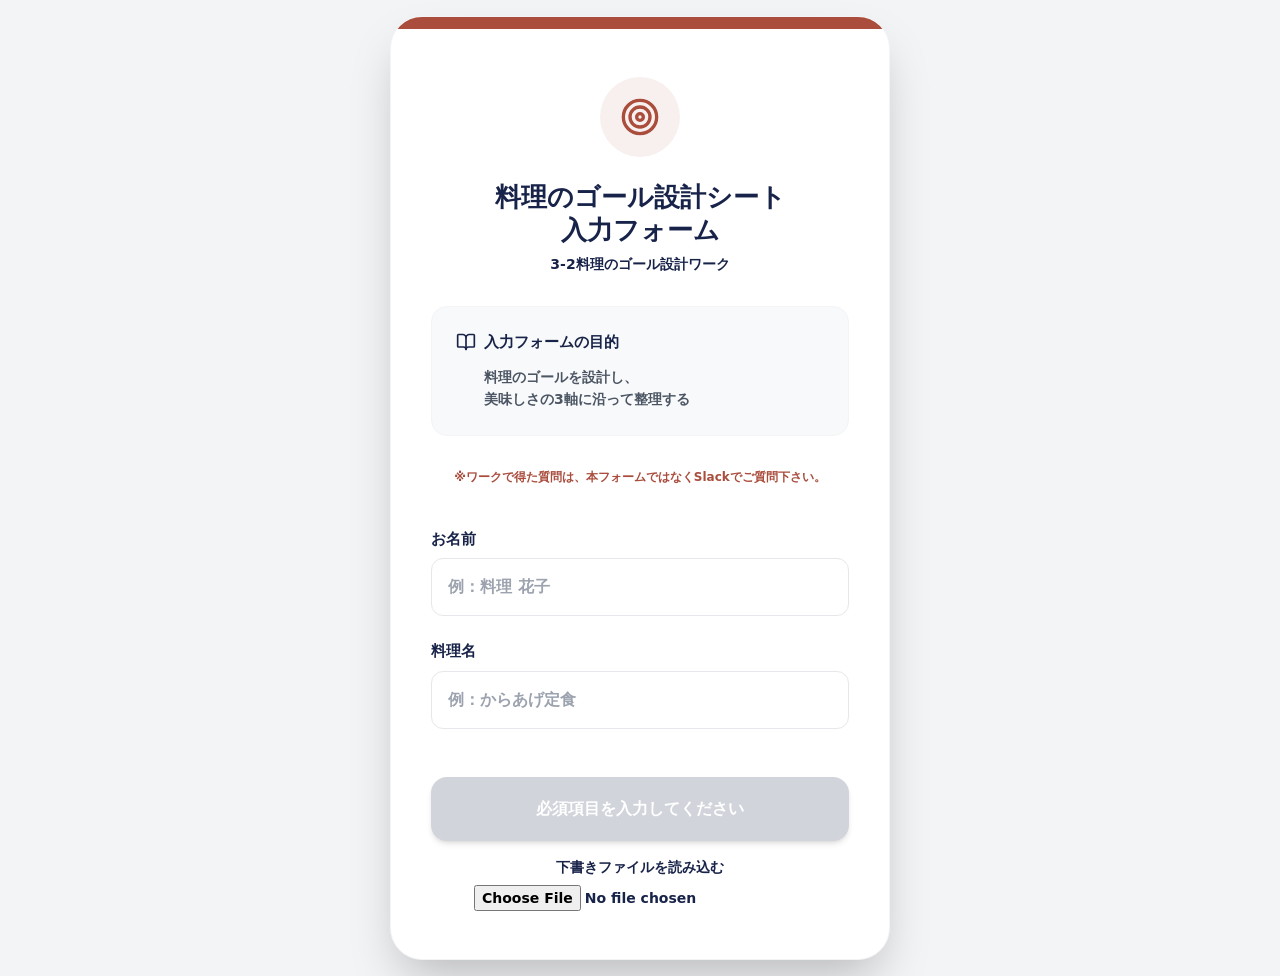
==== index.html @ da5159ba "Replace AI PDF with a plain-text goal download" ====
<!doctype html>
<html lang="ja">
<head>
  <meta charset="UTF-8">
  <meta name="viewport" content="width=device-width, initial-scale=1, viewport-fit=cover">
  <title>料理のゴール設計シート</title>
  <script type="module" crossorigin src="./index-B-7YAwwl.js"></script>
  <link rel="stylesheet" crossorigin href="./index-D1sk3gs8.css">
</head>
<body>
  <div id="root"></div>
</body>
</html>
---- index-D1sk3gs8.css ----
*,:before,:after{--tw-border-spacing-x: 0;--tw-border-spacing-y: 0;--tw-translate-x: 0;--tw-translate-y: 0;--tw-rotate: 0;--tw-skew-x: 0;--tw-skew-y: 0;--tw-scale-x: 1;--tw-scale-y: 1;--tw-pan-x: ;--tw-pan-y: ;--tw-pinch-zoom: ;--tw-scroll-snap-strictness: proximity;--tw-gradient-from-position: ;--tw-gradient-via-position: ;--tw-gradient-to-position: ;--tw-ordinal: ;--tw-slashed-zero: ;--tw-numeric-figure: ;--tw-numeric-spacing: ;--tw-numeric-fraction: ;--tw-ring-inset: ;--tw-ring-offset-width: 0px;--tw-ring-offset-color: #fff;--tw-ring-color: rgb(59 130 246 / .5);--tw-ring-offset-shadow: 0 0 #0000;--tw-ring-shadow: 0 0 #0000;--tw-shadow: 0 0 #0000;--tw-shadow-colored: 0 0 #0000;--tw-blur: ;--tw-brightness: ;--tw-contrast: ;--tw-grayscale: ;--tw-hue-rotate: ;--tw-invert: ;--tw-saturate: ;--tw-sepia: ;--tw-drop-shadow: ;--tw-backdrop-blur: ;--tw-backdrop-brightness: ;--tw-backdrop-contrast: ;--tw-backdrop-grayscale: ;--tw-backdrop-hue-rotate: ;--tw-backdrop-invert: ;--tw-backdrop-opacity: ;--tw-backdrop-saturate: ;--tw-backdrop-sepia: ;--tw-contain-size: ;--tw-contain-layout: ;--tw-contain-paint: ;--tw-contain-style: }::backdrop{--tw-border-spacing-x: 0;--tw-border-spacing-y: 0;--tw-translate-x: 0;--tw-translate-y: 0;--tw-rotate: 0;--tw-skew-x: 0;--tw-skew-y: 0;--tw-scale-x: 1;--tw-scale-y: 1;--tw-pan-x: ;--tw-pan-y: ;--tw-pinch-zoom: ;--tw-scroll-snap-strictness: proximity;--tw-gradient-from-position: ;--tw-gradient-via-position: ;--tw-gradient-to-position: ;--tw-ordinal: ;--tw-slashed-zero: ;--tw-numeric-figure: ;--tw-numeric-spacing: ;--tw-numeric-fraction: ;--tw-ring-inset: ;--tw-ring-offset-width: 0px;--tw-ring-offset-color: #fff;--tw-ring-color: rgb(59 130 246 / .5);--tw-ring-offset-shadow: 0 0 #0000;--tw-ring-shadow: 0 0 #0000;--tw-shadow: 0 0 #0000;--tw-shadow-colored: 0 0 #0000;--tw-blur: ;--tw-brightness: ;--tw-contrast: ;--tw-grayscale: ;--tw-hue-rotate: ;--tw-invert: ;--tw-saturate: ;--tw-sepia: ;--tw-drop-shadow: ;--tw-backdrop-blur: ;--tw-backdrop-brightness: ;--tw-backdrop-contrast: ;--tw-backdrop-grayscale: ;--tw-backdrop-hue-rotate: ;--tw-backdrop-invert: ;--tw-backdrop-opacity: ;--tw-backdrop-saturate: ;--tw-backdrop-sepia: ;--tw-contain-size: ;--tw-contain-layout: ;--tw-contain-paint: ;--tw-contain-style: }*,:before,:after{box-sizing:border-box;border-width:0;border-style:solid;border-color:#e5e7eb}:before,:after{--tw-content: ""}html,:host{line-height:1.5;-webkit-text-size-adjust:100%;-moz-tab-size:4;-o-tab-size:4;tab-size:4;font-family:ui-sans-serif,system-ui,sans-serif,"Apple Color Emoji","Segoe UI Emoji",Segoe UI Symbol,"Noto Color Emoji";font-feature-settings:normal;font-variation-settings:normal;-webkit-tap-highlight-color:transparent}body{margin:0;line-height:inherit}hr{height:0;color:inherit;border-top-width:1px}abbr:where([title]){-webkit-text-decoration:underline dotted;text-decoration:underline dotted}h1,h2,h3,h4,h5,h6{font-size:inherit;font-weight:inherit}a{color:inherit;text-decoration:inherit}b,strong{font-weight:bolder}code,kbd,samp,pre{font-family:ui-monospace,SFMono-Regular,Menlo,Monaco,Consolas,Liberation Mono,Courier New,monospace;font-feature-settings:normal;font-variation-settings:normal;font-size:1em}small{font-size:80%}sub,sup{font-size:75%;line-height:0;position:relative;vertical-align:baseline}sub{bottom:-.25em}sup{top:-.5em}table{text-indent:0;border-color:inherit;border-collapse:collapse}button,input,optgroup,select,textarea{font-family:inherit;font-feature-settings:inherit;font-variation-settings:inherit;font-size:100%;font-weight:inherit;line-height:inherit;letter-spacing:inherit;color:inherit;margin:0;padding:0}button,select{text-transform:none}button,input:where([type=button]),input:where([type=reset]),input:where([type=submit]){-webkit-appearance:button;background-color:transparent;background-image:none}:-moz-focusring{outline:auto}:-moz-ui-invalid{box-shadow:none}progress{vertical-align:baseline}::-webkit-inner-spin-button,::-webkit-outer-spin-button{height:auto}[type=search]{-webkit-appearance:textfield;outline-offset:-2px}::-webkit-search-decoration{-webkit-appearance:none}::-webkit-file-upload-button{-webkit-appearance:button;font:inherit}summary{display:list-item}blockquote,dl,dd,h1,h2,h3,h4,h5,h6,hr,figure,p,pre{margin:0}fieldset{margin:0;padding:0}legend{padding:0}ol,ul,menu{list-style:none;margin:0;padding:0}dialog{padding:0}textarea{resize:vertical}input::-moz-placeholder,textarea::-moz-placeholder{opacity:1;color:#9ca3af}input::placeholder,textarea::placeholder{opacity:1;color:#9ca3af}button,[role=button]{cursor:pointer}:disabled{cursor:default}img,svg,video,canvas,audio,iframe,embed,object{display:block;vertical-align:middle}img,video{max-width:100%;height:auto}[hidden]:where(:not([hidden=until-found])){display:none}.collapse{visibility:collapse}.fixed{position:fixed}.absolute{position:absolute}.relative{position:relative}.sticky{position:sticky}.inset-0{top:0;right:0;bottom:0;left:0}.bottom-0{bottom:0}.left-0{left:0}.left-1\/2{left:50%}.top-0{top:0}.top-24{top:6rem}.z-40{z-index:40}.z-50{z-index:50}.z-\[100\]{z-index:100}.z-\[70\]{z-index:70}.mx-auto{margin-left:auto;margin-right:auto}.mb-1{margin-bottom:.25rem}.mb-10{margin-bottom:2.5rem}.mb-12{margin-bottom:3rem}.mb-2{margin-bottom:.5rem}.mb-3{margin-bottom:.75rem}.mb-4{margin-bottom:1rem}.mb-6{margin-bottom:1.5rem}.mb-8{margin-bottom:2rem}.ml-1{margin-left:.25rem}.ml-7{margin-left:1.75rem}.mt-0\.5{margin-top:.125rem}.mt-1{margin-top:.25rem}.mt-12{margin-top:3rem}.mt-2{margin-top:.5rem}.mt-3{margin-top:.75rem}.mt-4{margin-top:1rem}.block{display:block}.inline-block{display:inline-block}.flex{display:flex}.table{display:table}.grid{display:grid}.hidden{display:none}.h-2{height:.5rem}.h-20{height:5rem}.h-3{height:.75rem}.h-6{height:1.5rem}.h-full{height:100%}.min-h-screen{min-height:100vh}.w-16{width:4rem}.w-20{width:5rem}.w-24{width:6rem}.w-6{width:1.5rem}.w-7{width:1.75rem}.w-full{width:100%}.min-w-0{min-width:0px}.min-w-\[100px\]{min-width:100px}.min-w-\[120px\]{min-width:120px}.min-w-\[50px\]{min-width:50px}.min-w-\[600px\]{min-width:600px}.min-w-max{min-width:-moz-max-content;min-width:max-content}.max-w-5xl{max-width:64rem}.max-w-\[500px\]{max-width:500px}.max-w-sm{max-width:24rem}.flex-1{flex:1 1 0%}.shrink-0{flex-shrink:0}.table-fixed{table-layout:fixed}.-translate-x-1\/2{--tw-translate-x: -50%;transform:translate(var(--tw-translate-x),var(--tw-translate-y)) rotate(var(--tw-rotate)) skew(var(--tw-skew-x)) skewY(var(--tw-skew-y)) scaleX(var(--tw-scale-x)) scaleY(var(--tw-scale-y))}.transform{transform:translate(var(--tw-translate-x),var(--tw-translate-y)) rotate(var(--tw-rotate)) skew(var(--tw-skew-x)) skewY(var(--tw-skew-y)) scaleX(var(--tw-scale-x)) scaleY(var(--tw-scale-y))}@keyframes bounce{0%,to{transform:translateY(-25%);animation-timing-function:cubic-bezier(.8,0,1,1)}50%{transform:none;animation-timing-function:cubic-bezier(0,0,.2,1)}}.animate-bounce{animation:bounce 1s infinite}.cursor-not-allowed{cursor:not-allowed}.cursor-pointer{cursor:pointer}.resize{resize:both}.appearance-none{-webkit-appearance:none;-moz-appearance:none;appearance:none}.grid-cols-\[28px_auto_max-content\]{grid-template-columns:28px auto max-content}.flex-col{flex-direction:column}.flex-wrap{flex-wrap:wrap}.items-end{align-items:flex-end}.items-center{align-items:center}.items-baseline{align-items:baseline}.justify-center{justify-content:center}.justify-between{justify-content:space-between}.gap-1{gap:.25rem}.gap-1\.5{gap:.375rem}.gap-2{gap:.5rem}.gap-3{gap:.75rem}.gap-4{gap:1rem}.gap-6{gap:1.5rem}.gap-8{gap:2rem}.gap-x-1{-moz-column-gap:.25rem;column-gap:.25rem}.gap-y-1{row-gap:.25rem}.space-y-10>:not([hidden])~:not([hidden]){--tw-space-y-reverse: 0;margin-top:calc(2.5rem * calc(1 - var(--tw-space-y-reverse)));margin-bottom:calc(2.5rem * var(--tw-space-y-reverse))}.space-y-12>:not([hidden])~:not([hidden]){--tw-space-y-reverse: 0;margin-top:calc(3rem * calc(1 - var(--tw-space-y-reverse)));margin-bottom:calc(3rem * var(--tw-space-y-reverse))}.space-y-2>:not([hidden])~:not([hidden]){--tw-space-y-reverse: 0;margin-top:calc(.5rem * calc(1 - var(--tw-space-y-reverse)));margin-bottom:calc(.5rem * var(--tw-space-y-reverse))}.space-y-4>:not([hidden])~:not([hidden]){--tw-space-y-reverse: 0;margin-top:calc(1rem * calc(1 - var(--tw-space-y-reverse)));margin-bottom:calc(1rem * var(--tw-space-y-reverse))}.space-y-6>:not([hidden])~:not([hidden]){--tw-space-y-reverse: 0;margin-top:calc(1.5rem * calc(1 - var(--tw-space-y-reverse)));margin-bottom:calc(1.5rem * var(--tw-space-y-reverse))}.overflow-hidden{overflow:hidden}.overflow-x-auto{overflow-x:auto}.whitespace-nowrap{white-space:nowrap}.rounded{border-radius:.25rem}.rounded-2xl{border-radius:1rem}.rounded-\[2px\]{border-radius:2px}.rounded-\[32px\]{border-radius:32px}.rounded-full{border-radius:9999px}.rounded-lg{border-radius:.5rem}.rounded-xl{border-radius:.75rem}.rounded-b-2xl{border-bottom-right-radius:1rem;border-bottom-left-radius:1rem}.rounded-t-2xl{border-top-left-radius:1rem;border-top-right-radius:1rem}.border{border-width:1px}.border-2{border-width:2px}.border-4{border-width:4px}.border-b{border-bottom-width:1px}.border-b-2{border-bottom-width:2px}.border-l{border-left-width:1px}.border-r{border-right-width:1px}.border-t{border-top-width:1px}.border-t-0{border-top-width:0px}.border-dashed{border-style:dashed}.border-\[\#182349\]{--tw-border-opacity: 1;border-color:rgb(24 35 73 / var(--tw-border-opacity, 1))}.border-\[\#182349\]\/20{border-color:#18234933}.border-\[\#182349\]\/30{border-color:#1823494d}.border-gray-100{--tw-border-opacity: 1;border-color:rgb(243 244 246 / var(--tw-border-opacity, 1))}.border-gray-200{--tw-border-opacity: 1;border-color:rgb(229 231 235 / var(--tw-border-opacity, 1))}.border-gray-300{--tw-border-opacity: 1;border-color:rgb(209 213 219 / var(--tw-border-opacity, 1))}.border-white\/20{border-color:#fff3}.border-white\/40{border-color:#fff6}.bg-\[\#182349\]{--tw-bg-opacity: 1;background-color:rgb(24 35 73 / var(--tw-bg-opacity, 1))}.bg-\[\#aa4d3d\]{--tw-bg-opacity: 1;background-color:rgb(170 77 61 / var(--tw-bg-opacity, 1))}.bg-\[\#d1d5db\]{--tw-bg-opacity: 1;background-color:rgb(209 213 219 / var(--tw-bg-opacity, 1))}.bg-\[\#f8f0ee\]{--tw-bg-opacity: 1;background-color:rgb(248 240 238 / var(--tw-bg-opacity, 1))}.bg-\[\#f8f9fa\]{--tw-bg-opacity: 1;background-color:rgb(248 249 250 / var(--tw-bg-opacity, 1))}.bg-black\/50{background-color:#00000080}.bg-gray-100{--tw-bg-opacity: 1;background-color:rgb(243 244 246 / var(--tw-bg-opacity, 1))}.bg-gray-200{--tw-bg-opacity: 1;background-color:rgb(229 231 235 / var(--tw-bg-opacity, 1))}.bg-gray-50{--tw-bg-opacity: 1;background-color:rgb(249 250 251 / var(--tw-bg-opacity, 1))}.bg-green-500{--tw-bg-opacity: 1;background-color:rgb(34 197 94 / var(--tw-bg-opacity, 1))}.bg-red-500\/80{background-color:#ef4444cc}.bg-transparent{background-color:transparent}.bg-white{--tw-bg-opacity: 1;background-color:rgb(255 255 255 / var(--tw-bg-opacity, 1))}.bg-white\/15{background-color:#ffffff26}.bg-white\/90{background-color:#ffffffe6}.object-cover{-o-object-fit:cover;object-fit:cover}.p-1{padding:.25rem}.p-2{padding:.5rem}.p-3{padding:.75rem}.p-4{padding:1rem}.p-6{padding:1.5rem}.p-8{padding:2rem}.px-1{padding-left:.25rem;padding-right:.25rem}.px-10{padding-left:2.5rem;padding-right:2.5rem}.px-2{padding-left:.5rem;padding-right:.5rem}.px-2\.5{padding-left:.625rem;padding-right:.625rem}.px-3{padding-left:.75rem;padding-right:.75rem}.px-4{padding-left:1rem;padding-right:1rem}.px-6{padding-left:1.5rem;padding-right:1.5rem}.py-1{padding-top:.25rem;padding-bottom:.25rem}.py-12{padding-top:3rem;padding-bottom:3rem}.py-2{padding-top:.5rem;padding-bottom:.5rem}.py-3{padding-top:.75rem;padding-bottom:.75rem}.py-4{padding-top:1rem;padding-bottom:1rem}.py-5{padding-top:1.25rem;padding-bottom:1.25rem}.py-8{padding-top:2rem;padding-bottom:2rem}.pb-1{padding-bottom:.25rem}.pb-2{padding-bottom:.5rem}.pb-44{padding-bottom:11rem}.pl-2{padding-left:.5rem}.pt-8{padding-top:2rem}.text-center{text-align:center}.text-right{text-align:right}.font-sans{font-family:ui-sans-serif,system-ui,sans-serif,"Apple Color Emoji","Segoe UI Emoji",Segoe UI Symbol,"Noto Color Emoji"}.text-2xl{font-size:1.5rem;line-height:2rem}.text-\[10px\]{font-size:10px}.text-\[12px\]{font-size:12px}.text-\[14px\]{font-size:14px}.text-\[15px\]{font-size:15px}.text-\[16px\]{font-size:16px}.text-\[26px\]{font-size:26px}.text-base{font-size:1rem;line-height:1.5rem}.text-lg{font-size:1.125rem;line-height:1.75rem}.text-sm{font-size:.875rem;line-height:1.25rem}.text-xl{font-size:1.25rem;line-height:1.75rem}.text-xs{font-size:.75rem;line-height:1rem}.font-black{font-weight:900}.font-bold{font-weight:700}.uppercase{text-transform:uppercase}.leading-relaxed{line-height:1.625}.leading-tight{line-height:1.25}.tracking-tighter{letter-spacing:-.05em}.tracking-wider{letter-spacing:.05em}.tracking-widest{letter-spacing:.1em}.text-\[\#182349\]{--tw-text-opacity: 1;color:rgb(24 35 73 / var(--tw-text-opacity, 1))}.text-\[\#aa4d3d\]{--tw-text-opacity: 1;color:rgb(170 77 61 / var(--tw-text-opacity, 1))}.text-\[\#cb563e\]{--tw-text-opacity: 1;color:rgb(203 86 62 / var(--tw-text-opacity, 1))}.text-gray-400{--tw-text-opacity: 1;color:rgb(156 163 175 / var(--tw-text-opacity, 1))}.text-gray-500{--tw-text-opacity: 1;color:rgb(107 114 128 / var(--tw-text-opacity, 1))}.text-gray-600{--tw-text-opacity: 1;color:rgb(75 85 99 / var(--tw-text-opacity, 1))}.text-gray-700{--tw-text-opacity: 1;color:rgb(55 65 81 / var(--tw-text-opacity, 1))}.text-red-500{--tw-text-opacity: 1;color:rgb(239 68 68 / var(--tw-text-opacity, 1))}.text-white{--tw-text-opacity: 1;color:rgb(255 255 255 / var(--tw-text-opacity, 1))}.underline{text-decoration-line:underline}.decoration-2{text-decoration-thickness:2px}.underline-offset-4{text-underline-offset:4px}.opacity-0{opacity:0}.shadow-2xl{--tw-shadow: 0 25px 50px -12px rgb(0 0 0 / .25);--tw-shadow-colored: 0 25px 50px -12px var(--tw-shadow-color);box-shadow:var(--tw-ring-offset-shadow, 0 0 #0000),var(--tw-ring-shadow, 0 0 #0000),var(--tw-shadow)}.shadow-\[0_-10px_30px_rgba\(0\,0\,0\,0\.05\)\]{--tw-shadow: 0 -10px 30px rgba(0,0,0,.05);--tw-shadow-colored: 0 -10px 30px var(--tw-shadow-color);box-shadow:var(--tw-ring-offset-shadow, 0 0 #0000),var(--tw-ring-shadow, 0 0 #0000),var(--tw-shadow)}.shadow-lg{--tw-shadow: 0 10px 15px -3px rgb(0 0 0 / .1), 0 4px 6px -4px rgb(0 0 0 / .1);--tw-shadow-colored: 0 10px 15px -3px var(--tw-shadow-color), 0 4px 6px -4px var(--tw-shadow-color);box-shadow:var(--tw-ring-offset-shadow, 0 0 #0000),var(--tw-ring-shadow, 0 0 #0000),var(--tw-shadow)}.shadow-md{--tw-shadow: 0 4px 6px -1px rgb(0 0 0 / .1), 0 2px 4px -2px rgb(0 0 0 / .1);--tw-shadow-colored: 0 4px 6px -1px var(--tw-shadow-color), 0 2px 4px -2px var(--tw-shadow-color);box-shadow:var(--tw-ring-offset-shadow, 0 0 #0000),var(--tw-ring-shadow, 0 0 #0000),var(--tw-shadow)}.shadow-sm{--tw-shadow: 0 1px 2px 0 rgb(0 0 0 / .05);--tw-shadow-colored: 0 1px 2px 0 var(--tw-shadow-color);box-shadow:var(--tw-ring-offset-shadow, 0 0 #0000),var(--tw-ring-shadow, 0 0 #0000),var(--tw-shadow)}.shadow-xl{--tw-shadow: 0 20px 25px -5px rgb(0 0 0 / .1), 0 8px 10px -6px rgb(0 0 0 / .1);--tw-shadow-colored: 0 20px 25px -5px var(--tw-shadow-color), 0 8px 10px -6px var(--tw-shadow-color);box-shadow:var(--tw-ring-offset-shadow, 0 0 #0000),var(--tw-ring-shadow, 0 0 #0000),var(--tw-shadow)}.shadow-indigo-200{--tw-shadow-color: #c7d2fe;--tw-shadow: var(--tw-shadow-colored)}.outline-none{outline:2px solid transparent;outline-offset:2px}.filter{filter:var(--tw-blur) var(--tw-brightness) var(--tw-contrast) var(--tw-grayscale) var(--tw-hue-rotate) var(--tw-invert) var(--tw-saturate) var(--tw-sepia) var(--tw-drop-shadow)}.backdrop-blur-md{--tw-backdrop-blur: blur(12px);-webkit-backdrop-filter:var(--tw-backdrop-blur) var(--tw-backdrop-brightness) var(--tw-backdrop-contrast) var(--tw-backdrop-grayscale) var(--tw-backdrop-hue-rotate) var(--tw-backdrop-invert) var(--tw-backdrop-opacity) var(--tw-backdrop-saturate) var(--tw-backdrop-sepia);backdrop-filter:var(--tw-backdrop-blur) var(--tw-backdrop-brightness) var(--tw-backdrop-contrast) var(--tw-backdrop-grayscale) var(--tw-backdrop-hue-rotate) var(--tw-backdrop-invert) var(--tw-backdrop-opacity) var(--tw-backdrop-saturate) var(--tw-backdrop-sepia)}.backdrop-blur-xl{--tw-backdrop-blur: blur(24px);-webkit-backdrop-filter:var(--tw-backdrop-blur) var(--tw-backdrop-brightness) var(--tw-backdrop-contrast) var(--tw-backdrop-grayscale) var(--tw-backdrop-hue-rotate) var(--tw-backdrop-invert) var(--tw-backdrop-opacity) var(--tw-backdrop-saturate) var(--tw-backdrop-sepia);backdrop-filter:var(--tw-backdrop-blur) var(--tw-backdrop-brightness) var(--tw-backdrop-contrast) var(--tw-backdrop-grayscale) var(--tw-backdrop-hue-rotate) var(--tw-backdrop-invert) var(--tw-backdrop-opacity) var(--tw-backdrop-saturate) var(--tw-backdrop-sepia)}.transition{transition-property:color,background-color,border-color,text-decoration-color,fill,stroke,opacity,box-shadow,transform,filter,backdrop-filter;transition-timing-function:cubic-bezier(.4,0,.2,1);transition-duration:.15s}.transition-all{transition-property:all;transition-timing-function:cubic-bezier(.4,0,.2,1);transition-duration:.15s}.transition-colors{transition-property:color,background-color,border-color,text-decoration-color,fill,stroke;transition-timing-function:cubic-bezier(.4,0,.2,1);transition-duration:.15s}.transition-opacity{transition-property:opacity;transition-timing-function:cubic-bezier(.4,0,.2,1);transition-duration:.15s}.visual-frame{max-width:1000px}.visual-frame>div{zoom:var(--sheet-scale, 1)}.action-footer{padding-bottom:max(.5rem,env(safe-area-inset-bottom))}@media(max-width:767px){input:not([type=range]):not([type=file]),textarea,select{font-size:16px!important}}@page{size:A4 portrait;margin:8mm}@media print{html,body,.preview-page{background:#fff!important;color:#182349}.preview-page{min-height:0}*{print-color-adjust:exact;-webkit-print-color-adjust:exact}.preview-toolbar,.visual-outer{display:none!important}[data-print-sheet=visual] .visual-outer{display:block!important;padding:0}[data-print-sheet=visual] .visual-frame{box-shadow:none}[data-print-sheet=visual] #export-content-wrapper{zoom:.73;min-height:0!important;overflow-wrap:anywhere}}#export-content-wrapper td{white-space:pre-wrap;overflow-wrap:anywhere}@media print{.export-taste-chart{-moz-column-break-inside:avoid;break-inside:avoid}}.taste-balance{container-type:inline-size;max-width:540px;color:#182349;padding:10px 8px;margin-inline:-8px;background:#fffdfb;border:1px solid #dce0e8;border-radius:12px}.taste-balance-help,.taste-balance-key{color:#50586b;font-size:12px}.taste-balance-key{margin:3px 0 10px}.taste-balance-title{text-align:center;font-weight:800;font-size:13px;margin-bottom:5px}.taste-balance-title span{font-size:11px;color:#50586b;margin-left:4px}.taste-balance-map{display:grid;grid-template-columns:minmax(0,1fr) 14px minmax(0,1.15fr) 14px minmax(0,1fr);gap:3px;align-items:center}.taste-balance-pair{display:grid;gap:5px;padding-block:4px}.taste-balance-center{padding-inline:4px;border-radius:9px;background:#faece4}.taste-balance-arrows{display:grid;align-self:stretch;grid-template-rows:1fr 1fr;place-items:center;font-size:14px;line-height:1}.taste-balance-arrows span:first-child{transform:rotate(33deg)}.taste-balance-arrows span:last-child{transform:rotate(-33deg)}.taste-balance-arrows-right span:first-child{transform:rotate(-33deg)}.taste-balance-arrows-right span:last-child{transform:rotate(33deg)}.taste-balance-tile,.taste-balance-levels button{min-height:44px;border-radius:7px;font-weight:700}.taste-balance-tile{display:grid;justify-items:center;align-content:center;gap:3px;padding:3px 0;min-width:0;font-size:12px;white-space:nowrap;background:transparent;border:1px solid transparent;color:inherit}.taste-balance-tile[aria-pressed=true]{border-color:currentColor}.taste-balance-tile[data-taste=sour]{--taste-color: #bfe4c7}.taste-balance-tile[data-taste=bitter]{--taste-color: #dfcce9}.taste-balance-tile[data-taste=sweet]{--taste-color: #f9d95e}.taste-balance-tile[data-taste=fat]{--taste-color: #f9a8d4}.taste-balance-tile[data-taste=spicy]{--taste-color: #bb8b62}.taste-balance-tile[data-taste=astringent]{--taste-color: #bce1e9}.taste-balance-tile[data-taste=umami]{--taste-color: #d9dce8}.taste-balance-tile[data-taste=shio]{--taste-color: #f0b4a3}.taste-balance-map,.taste-balance-platform{--taste-unit: 1px}.taste-balance-frame{position:relative;display:grid;place-content:center;width:calc(47 * var(--taste-unit));height:calc(47 * var(--taste-unit));color:#50586b;border-radius:50%}.taste-balance-frame:after{content:"";position:absolute;top:0;right:0;bottom:0;left:0;border:1px dashed currentColor;border-radius:50%;pointer-events:none}.taste-balance-guide,.taste-balance-circle{position:absolute;inset:50% auto auto 50%;width:calc(var(--diameter) * var(--taste-unit));height:calc(var(--diameter) * var(--taste-unit));transform:translate(-50%,-50%);border-radius:50%}.taste-balance-guide{border:1px dotted currentColor;opacity:.65}.taste-balance-circle{display:grid;place-items:center;z-index:1;color:#182349;background:var(--taste-color);font-size:14px;font-variant-numeric:tabular-nums;transition:width .14s ease,height .14s ease}.taste-balance-platform-top{height:15px;margin-top:5px;background:#182349;clip-path:polygon(10% 0,90% 0,100% 100%,0 100%)}.taste-balance-platform{background:#182349;color:#fff;padding:4px 8px var(--platform-depth);border-radius:0 0 10px 10px;transition:padding-bottom .16s ease}.taste-balance-platform .taste-balance-frame{color:#fff}.taste-balance-platform .taste-balance-tile[aria-pressed=true]{background:#34466b}.taste-balance-bases{display:grid;max-width:260px;margin-inline:auto;grid-template-columns:repeat(2,minmax(0,1fr));gap:6px}@container (min-width: 400px){.taste-balance-map,.taste-balance-platform{--taste-unit: 1.3px}.taste-balance-tile{font-size:14px}.taste-balance-arrows{font-size:18px}}@media(prefers-reduced-motion:reduce){.taste-balance-circle,.taste-balance-platform{transition:none}}.taste-balance-editor{margin-top:10px;padding-top:9px;border-top:1px solid #dce0e8}.taste-balance-levels{display:grid;grid-template-columns:repeat(6,minmax(0,1fr));gap:3px}.taste-balance-levels button{border:1px solid #dce0e8;background:#f2f4f8}.taste-balance-levels button[aria-pressed=true]{background:#182349;color:#fff;border-color:#182349}.taste-balance-ends{display:flex;justify-content:space-between;margin-top:4px;font-size:11px;color:#50586b}@container (max-width: 278px){.taste-balance-levels{grid-template-columns:repeat(3,minmax(0,1fr))}}.last\:border-0:last-child{border-width:0px}.focus-within\:border-\[\#cb563e\]:focus-within{--tw-border-opacity: 1;border-color:rgb(203 86 62 / var(--tw-border-opacity, 1))}.hover\:bg-\[\#25325d\]:hover{--tw-bg-opacity: 1;background-color:rgb(37 50 93 / var(--tw-bg-opacity, 1))}.hover\:bg-gray-100:hover{--tw-bg-opacity: 1;background-color:rgb(243 244 246 / var(--tw-bg-opacity, 1))}.hover\:shadow-2xl:hover{--tw-shadow: 0 25px 50px -12px rgb(0 0 0 / .25);--tw-shadow-colored: 0 25px 50px -12px var(--tw-shadow-color);box-shadow:var(--tw-ring-offset-shadow, 0 0 #0000),var(--tw-ring-shadow, 0 0 #0000),var(--tw-shadow)}.focus\:border-\[\#aa4d3d\]:focus{--tw-border-opacity: 1;border-color:rgb(170 77 61 / var(--tw-border-opacity, 1))}.focus\:border-\[\#cb563e\]:focus{--tw-border-opacity: 1;border-color:rgb(203 86 62 / var(--tw-border-opacity, 1))}.active\:scale-95:active{--tw-scale-x: .95;--tw-scale-y: .95;transform:translate(var(--tw-translate-x),var(--tw-translate-y)) rotate(var(--tw-rotate)) skew(var(--tw-skew-x)) skewY(var(--tw-skew-y)) scaleX(var(--tw-scale-x)) scaleY(var(--tw-scale-y))}.active\:scale-\[0\.98\]:active{--tw-scale-x: .98;--tw-scale-y: .98;transform:translate(var(--tw-translate-x),var(--tw-translate-y)) rotate(var(--tw-rotate)) skew(var(--tw-skew-x)) skewY(var(--tw-skew-y)) scaleX(var(--tw-scale-x)) scaleY(var(--tw-scale-y))}.group:hover .group-hover\:opacity-100{opacity:1}@media(min-width:640px){.sm\:block{display:block}.sm\:w-28{width:7rem}.sm\:w-auto{width:auto}.sm\:flex-row{flex-direction:row}.sm\:flex-nowrap{flex-wrap:nowrap}.sm\:items-start{align-items:flex-start}.sm\:gap-4{gap:1rem}.sm\:p-4{padding:1rem}.sm\:p-6{padding:1.5rem}.sm\:p-8{padding:2rem}.sm\:text-sm{font-size:.875rem;line-height:1.25rem}}@media(min-width:768px){.md\:block{display:block}.md\:grid{display:grid}.md\:hidden{display:none}.md\:h-6{height:1.5rem}.md\:w-32{width:8rem}.md\:w-48{width:12rem}.md\:w-6{width:1.5rem}.md\:w-\[45\%\]{width:45%}.md\:w-\[55\%\]{width:55%}.md\:w-auto{width:auto}.md\:grid-cols-2{grid-template-columns:repeat(2,minmax(0,1fr))}.md\:flex-row{flex-direction:row}.md\:items-center{align-items:center}.md\:gap-3{gap:.75rem}.md\:gap-4{gap:1rem}.md\:p-6{padding:1.5rem}.md\:py-4{padding-top:1rem;padding-bottom:1rem}.md\:pb-40{padding-bottom:10rem}.md\:text-xl{font-size:1.25rem;line-height:1.75rem}}
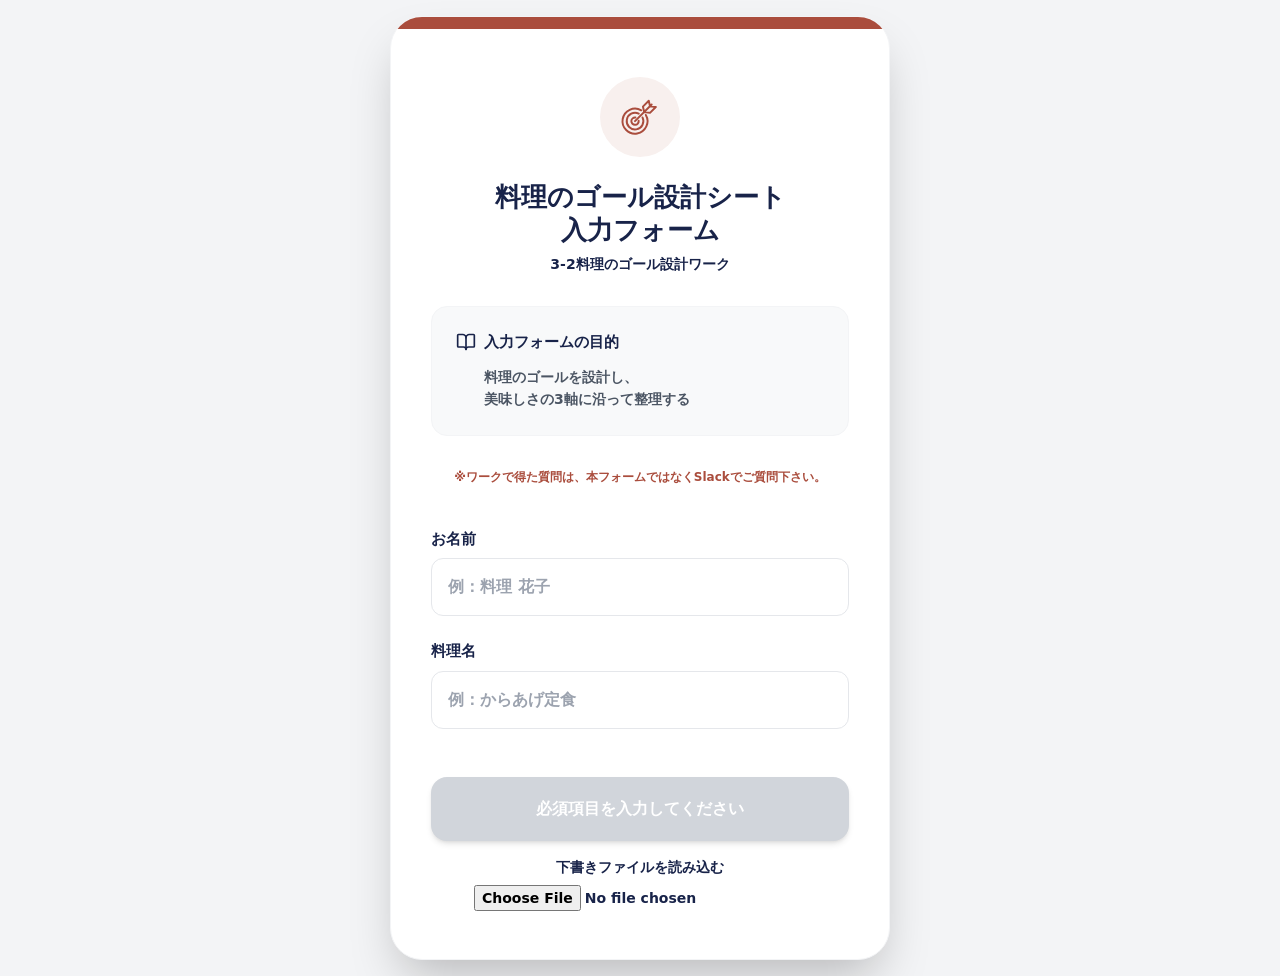
==== commit 1bdda056: "Update the goal worksheet header icon" ====
--- a/index.html
+++ b/index.html
@@ -4,7 +4,7 @@
   <meta charset="UTF-8">
   <meta name="viewport" content="width=device-width, initial-scale=1, viewport-fit=cover">
   <title>料理のゴール設計シート</title>
-  <script type="module" crossorigin src="./index-B-7YAwwl.js"></script>
+  <script type="module" crossorigin src="./index--oazvSqw.js"></script>
   <link rel="stylesheet" crossorigin href="./index-D1sk3gs8.css">
 </head>
 <body>
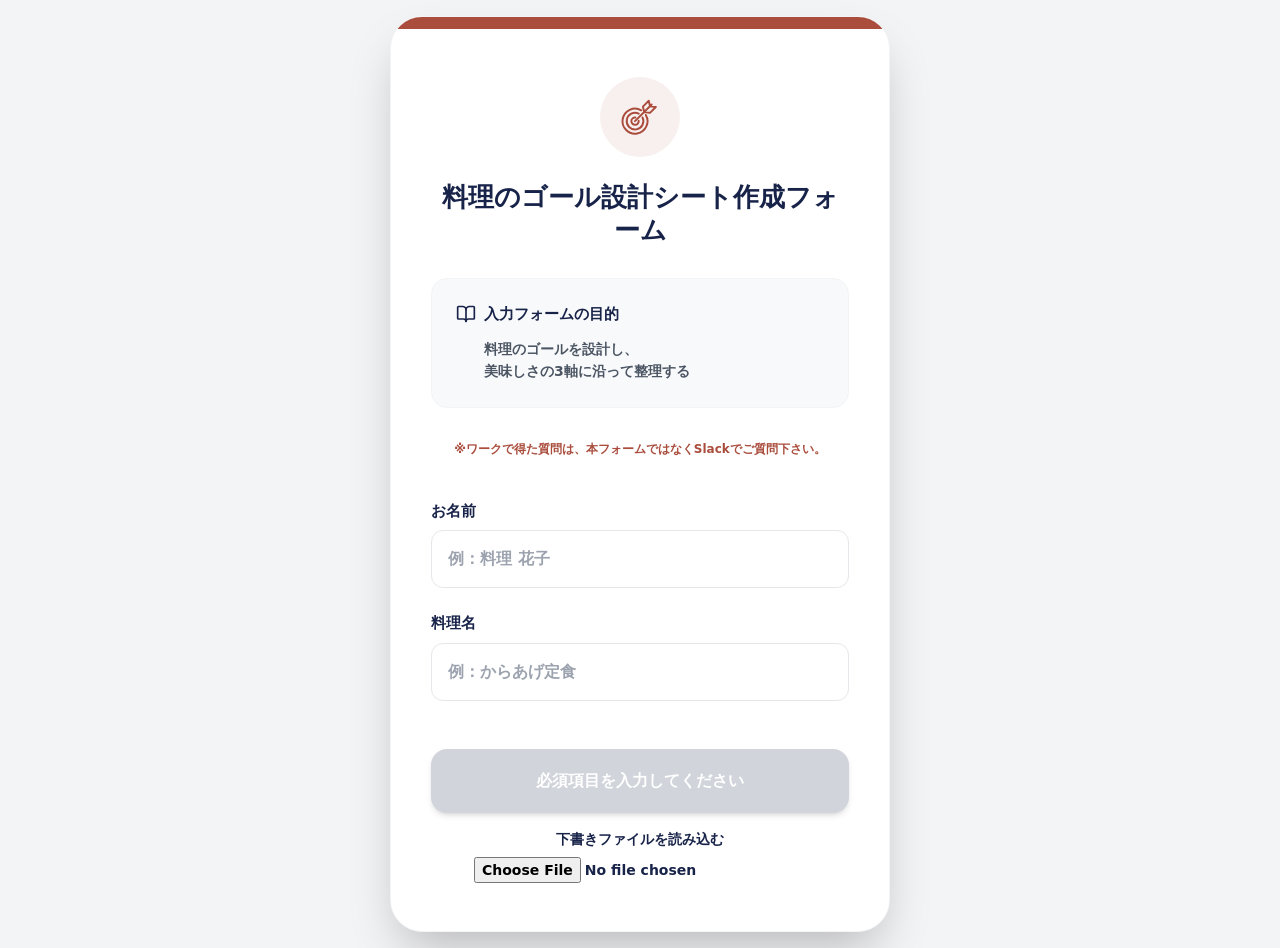
==== commit 80df3d5f: "Rename the cooking goal form and remove the subtitle" ====
--- a/index.html
+++ b/index.html
@@ -4,8 +4,8 @@
   <meta charset="UTF-8">
   <meta name="viewport" content="width=device-width, initial-scale=1, viewport-fit=cover">
   <title>料理のゴール設計シート</title>
-  <script type="module" crossorigin src="./index--oazvSqw.js"></script>
-  <link rel="stylesheet" crossorigin href="./index-D1sk3gs8.css">
+  <script type="module" crossorigin src="./index-DskqRYs5.js"></script>
+  <link rel="stylesheet" crossorigin href="./index-DiOLZK_a.css">
 </head>
 <body>
   <div id="root"></div>
--- a/index-DiOLZK_a.css
+++ b/index-DiOLZK_a.css
@@ -0,0 +1 @@
+*,:before,:after{--tw-border-spacing-x: 0;--tw-border-spacing-y: 0;--tw-translate-x: 0;--tw-translate-y: 0;--tw-rotate: 0;--tw-skew-x: 0;--tw-skew-y: 0;--tw-scale-x: 1;--tw-scale-y: 1;--tw-pan-x: ;--tw-pan-y: ;--tw-pinch-zoom: ;--tw-scroll-snap-strictness: proximity;--tw-gradient-from-position: ;--tw-gradient-via-position: ;--tw-gradient-to-position: ;--tw-ordinal: ;--tw-slashed-zero: ;--tw-numeric-figure: ;--tw-numeric-spacing: ;--tw-numeric-fraction: ;--tw-ring-inset: ;--tw-ring-offset-width: 0px;--tw-ring-offset-color: #fff;--tw-ring-color: rgb(59 130 246 / .5);--tw-ring-offset-shadow: 0 0 #0000;--tw-ring-shadow: 0 0 #0000;--tw-shadow: 0 0 #0000;--tw-shadow-colored: 0 0 #0000;--tw-blur: ;--tw-brightness: ;--tw-contrast: ;--tw-grayscale: ;--tw-hue-rotate: ;--tw-invert: ;--tw-saturate: ;--tw-sepia: ;--tw-drop-shadow: ;--tw-backdrop-blur: ;--tw-backdrop-brightness: ;--tw-backdrop-contrast: ;--tw-backdrop-grayscale: ;--tw-backdrop-hue-rotate: ;--tw-backdrop-invert: ;--tw-backdrop-opacity: ;--tw-backdrop-saturate: ;--tw-backdrop-sepia: ;--tw-contain-size: ;--tw-contain-layout: ;--tw-contain-paint: ;--tw-contain-style: }::backdrop{--tw-border-spacing-x: 0;--tw-border-spacing-y: 0;--tw-translate-x: 0;--tw-translate-y: 0;--tw-rotate: 0;--tw-skew-x: 0;--tw-skew-y: 0;--tw-scale-x: 1;--tw-scale-y: 1;--tw-pan-x: ;--tw-pan-y: ;--tw-pinch-zoom: ;--tw-scroll-snap-strictness: proximity;--tw-gradient-from-position: ;--tw-gradient-via-position: ;--tw-gradient-to-position: ;--tw-ordinal: ;--tw-slashed-zero: ;--tw-numeric-figure: ;--tw-numeric-spacing: ;--tw-numeric-fraction: ;--tw-ring-inset: ;--tw-ring-offset-width: 0px;--tw-ring-offset-color: #fff;--tw-ring-color: rgb(59 130 246 / .5);--tw-ring-offset-shadow: 0 0 #0000;--tw-ring-shadow: 0 0 #0000;--tw-shadow: 0 0 #0000;--tw-shadow-colored: 0 0 #0000;--tw-blur: ;--tw-brightness: ;--tw-contrast: ;--tw-grayscale: ;--tw-hue-rotate: ;--tw-invert: ;--tw-saturate: ;--tw-sepia: ;--tw-drop-shadow: ;--tw-backdrop-blur: ;--tw-backdrop-brightness: ;--tw-backdrop-contrast: ;--tw-backdrop-grayscale: ;--tw-backdrop-hue-rotate: ;--tw-backdrop-invert: ;--tw-backdrop-opacity: ;--tw-backdrop-saturate: ;--tw-backdrop-sepia: ;--tw-contain-size: ;--tw-contain-layout: ;--tw-contain-paint: ;--tw-contain-style: }*,:before,:after{box-sizing:border-box;border-width:0;border-style:solid;border-color:#e5e7eb}:before,:after{--tw-content: ""}html,:host{line-height:1.5;-webkit-text-size-adjust:100%;-moz-tab-size:4;-o-tab-size:4;tab-size:4;font-family:ui-sans-serif,system-ui,sans-serif,"Apple Color Emoji","Segoe UI Emoji",Segoe UI Symbol,"Noto Color Emoji";font-feature-settings:normal;font-variation-settings:normal;-webkit-tap-highlight-color:transparent}body{margin:0;line-height:inherit}hr{height:0;color:inherit;border-top-width:1px}abbr:where([title]){-webkit-text-decoration:underline dotted;text-decoration:underline dotted}h1,h2,h3,h4,h5,h6{font-size:inherit;font-weight:inherit}a{color:inherit;text-decoration:inherit}b,strong{font-weight:bolder}code,kbd,samp,pre{font-family:ui-monospace,SFMono-Regular,Menlo,Monaco,Consolas,Liberation Mono,Courier New,monospace;font-feature-settings:normal;font-variation-settings:normal;font-size:1em}small{font-size:80%}sub,sup{font-size:75%;line-height:0;position:relative;vertical-align:baseline}sub{bottom:-.25em}sup{top:-.5em}table{text-indent:0;border-color:inherit;border-collapse:collapse}button,input,optgroup,select,textarea{font-family:inherit;font-feature-settings:inherit;font-variation-settings:inherit;font-size:100%;font-weight:inherit;line-height:inherit;letter-spacing:inherit;color:inherit;margin:0;padding:0}button,select{text-transform:none}button,input:where([type=button]),input:where([type=reset]),input:where([type=submit]){-webkit-appearance:button;background-color:transparent;background-image:none}:-moz-focusring{outline:auto}:-moz-ui-invalid{box-shadow:none}progress{vertical-align:baseline}::-webkit-inner-spin-button,::-webkit-outer-spin-button{height:auto}[type=search]{-webkit-appearance:textfield;outline-offset:-2px}::-webkit-search-decoration{-webkit-appearance:none}::-webkit-file-upload-button{-webkit-appearance:button;font:inherit}summary{display:list-item}blockquote,dl,dd,h1,h2,h3,h4,h5,h6,hr,figure,p,pre{margin:0}fieldset{margin:0;padding:0}legend{padding:0}ol,ul,menu{list-style:none;margin:0;padding:0}dialog{padding:0}textarea{resize:vertical}input::-moz-placeholder,textarea::-moz-placeholder{opacity:1;color:#9ca3af}input::placeholder,textarea::placeholder{opacity:1;color:#9ca3af}button,[role=button]{cursor:pointer}:disabled{cursor:default}img,svg,video,canvas,audio,iframe,embed,object{display:block;vertical-align:middle}img,video{max-width:100%;height:auto}[hidden]:where(:not([hidden=until-found])){display:none}.collapse{visibility:collapse}.fixed{position:fixed}.absolute{position:absolute}.relative{position:relative}.sticky{position:sticky}.inset-0{top:0;right:0;bottom:0;left:0}.bottom-0{bottom:0}.left-0{left:0}.left-1\/2{left:50%}.top-0{top:0}.top-24{top:6rem}.z-40{z-index:40}.z-50{z-index:50}.z-\[100\]{z-index:100}.z-\[70\]{z-index:70}.mx-auto{margin-left:auto;margin-right:auto}.mb-1{margin-bottom:.25rem}.mb-10{margin-bottom:2.5rem}.mb-12{margin-bottom:3rem}.mb-2{margin-bottom:.5rem}.mb-3{margin-bottom:.75rem}.mb-4{margin-bottom:1rem}.mb-6{margin-bottom:1.5rem}.mb-8{margin-bottom:2rem}.ml-1{margin-left:.25rem}.ml-7{margin-left:1.75rem}.mt-0\.5{margin-top:.125rem}.mt-1{margin-top:.25rem}.mt-12{margin-top:3rem}.mt-2{margin-top:.5rem}.mt-3{margin-top:.75rem}.mt-4{margin-top:1rem}.block{display:block}.inline-block{display:inline-block}.flex{display:flex}.table{display:table}.grid{display:grid}.hidden{display:none}.h-2{height:.5rem}.h-20{height:5rem}.h-3{height:.75rem}.h-6{height:1.5rem}.h-full{height:100%}.min-h-screen{min-height:100vh}.w-16{width:4rem}.w-20{width:5rem}.w-24{width:6rem}.w-6{width:1.5rem}.w-7{width:1.75rem}.w-full{width:100%}.min-w-0{min-width:0px}.min-w-\[100px\]{min-width:100px}.min-w-\[120px\]{min-width:120px}.min-w-\[50px\]{min-width:50px}.min-w-\[600px\]{min-width:600px}.min-w-max{min-width:-moz-max-content;min-width:max-content}.max-w-5xl{max-width:64rem}.max-w-\[500px\]{max-width:500px}.max-w-sm{max-width:24rem}.flex-1{flex:1 1 0%}.shrink-0{flex-shrink:0}.table-fixed{table-layout:fixed}.-translate-x-1\/2{--tw-translate-x: -50%;transform:translate(var(--tw-translate-x),var(--tw-translate-y)) rotate(var(--tw-rotate)) skew(var(--tw-skew-x)) skewY(var(--tw-skew-y)) scaleX(var(--tw-scale-x)) scaleY(var(--tw-scale-y))}.transform{transform:translate(var(--tw-translate-x),var(--tw-translate-y)) rotate(var(--tw-rotate)) skew(var(--tw-skew-x)) skewY(var(--tw-skew-y)) scaleX(var(--tw-scale-x)) scaleY(var(--tw-scale-y))}@keyframes bounce{0%,to{transform:translateY(-25%);animation-timing-function:cubic-bezier(.8,0,1,1)}50%{transform:none;animation-timing-function:cubic-bezier(0,0,.2,1)}}.animate-bounce{animation:bounce 1s infinite}.cursor-not-allowed{cursor:not-allowed}.cursor-pointer{cursor:pointer}.resize{resize:both}.appearance-none{-webkit-appearance:none;-moz-appearance:none;appearance:none}.grid-cols-\[28px_auto_max-content\]{grid-template-columns:28px auto max-content}.flex-col{flex-direction:column}.flex-wrap{flex-wrap:wrap}.items-end{align-items:flex-end}.items-center{align-items:center}.items-baseline{align-items:baseline}.justify-center{justify-content:center}.justify-between{justify-content:space-between}.gap-1{gap:.25rem}.gap-1\.5{gap:.375rem}.gap-2{gap:.5rem}.gap-3{gap:.75rem}.gap-4{gap:1rem}.gap-6{gap:1.5rem}.gap-8{gap:2rem}.gap-x-1{-moz-column-gap:.25rem;column-gap:.25rem}.gap-y-1{row-gap:.25rem}.space-y-10>:not([hidden])~:not([hidden]){--tw-space-y-reverse: 0;margin-top:calc(2.5rem * calc(1 - var(--tw-space-y-reverse)));margin-bottom:calc(2.5rem * var(--tw-space-y-reverse))}.space-y-12>:not([hidden])~:not([hidden]){--tw-space-y-reverse: 0;margin-top:calc(3rem * calc(1 - var(--tw-space-y-reverse)));margin-bottom:calc(3rem * var(--tw-space-y-reverse))}.space-y-2>:not([hidden])~:not([hidden]){--tw-space-y-reverse: 0;margin-top:calc(.5rem * calc(1 - var(--tw-space-y-reverse)));margin-bottom:calc(.5rem * var(--tw-space-y-reverse))}.space-y-4>:not([hidden])~:not([hidden]){--tw-space-y-reverse: 0;margin-top:calc(1rem * calc(1 - var(--tw-space-y-reverse)));margin-bottom:calc(1rem * var(--tw-space-y-reverse))}.space-y-6>:not([hidden])~:not([hidden]){--tw-space-y-reverse: 0;margin-top:calc(1.5rem * calc(1 - var(--tw-space-y-reverse)));margin-bottom:calc(1.5rem * var(--tw-space-y-reverse))}.overflow-hidden{overflow:hidden}.overflow-x-auto{overflow-x:auto}.whitespace-nowrap{white-space:nowrap}.rounded{border-radius:.25rem}.rounded-2xl{border-radius:1rem}.rounded-\[2px\]{border-radius:2px}.rounded-\[32px\]{border-radius:32px}.rounded-full{border-radius:9999px}.rounded-lg{border-radius:.5rem}.rounded-xl{border-radius:.75rem}.rounded-b-2xl{border-bottom-right-radius:1rem;border-bottom-left-radius:1rem}.rounded-t-2xl{border-top-left-radius:1rem;border-top-right-radius:1rem}.border{border-width:1px}.border-2{border-width:2px}.border-4{border-width:4px}.border-b{border-bottom-width:1px}.border-b-2{border-bottom-width:2px}.border-l{border-left-width:1px}.border-r{border-right-width:1px}.border-t{border-top-width:1px}.border-t-0{border-top-width:0px}.border-dashed{border-style:dashed}.border-\[\#182349\]{--tw-border-opacity: 1;border-color:rgb(24 35 73 / var(--tw-border-opacity, 1))}.border-\[\#182349\]\/20{border-color:#18234933}.border-\[\#182349\]\/30{border-color:#1823494d}.border-gray-100{--tw-border-opacity: 1;border-color:rgb(243 244 246 / var(--tw-border-opacity, 1))}.border-gray-200{--tw-border-opacity: 1;border-color:rgb(229 231 235 / var(--tw-border-opacity, 1))}.border-gray-300{--tw-border-opacity: 1;border-color:rgb(209 213 219 / var(--tw-border-opacity, 1))}.border-white\/20{border-color:#fff3}.border-white\/40{border-color:#fff6}.bg-\[\#182349\]{--tw-bg-opacity: 1;background-color:rgb(24 35 73 / var(--tw-bg-opacity, 1))}.bg-\[\#aa4d3d\]{--tw-bg-opacity: 1;background-color:rgb(170 77 61 / var(--tw-bg-opacity, 1))}.bg-\[\#d1d5db\]{--tw-bg-opacity: 1;background-color:rgb(209 213 219 / var(--tw-bg-opacity, 1))}.bg-\[\#f8f0ee\]{--tw-bg-opacity: 1;background-color:rgb(248 240 238 / var(--tw-bg-opacity, 1))}.bg-\[\#f8f9fa\]{--tw-bg-opacity: 1;background-color:rgb(248 249 250 / var(--tw-bg-opacity, 1))}.bg-black\/50{background-color:#00000080}.bg-gray-100{--tw-bg-opacity: 1;background-color:rgb(243 244 246 / var(--tw-bg-opacity, 1))}.bg-gray-200{--tw-bg-opacity: 1;background-color:rgb(229 231 235 / var(--tw-bg-opacity, 1))}.bg-gray-50{--tw-bg-opacity: 1;background-color:rgb(249 250 251 / var(--tw-bg-opacity, 1))}.bg-green-500{--tw-bg-opacity: 1;background-color:rgb(34 197 94 / var(--tw-bg-opacity, 1))}.bg-red-500\/80{background-color:#ef4444cc}.bg-transparent{background-color:transparent}.bg-white{--tw-bg-opacity: 1;background-color:rgb(255 255 255 / var(--tw-bg-opacity, 1))}.bg-white\/15{background-color:#ffffff26}.bg-white\/90{background-color:#ffffffe6}.object-cover{-o-object-fit:cover;object-fit:cover}.p-1{padding:.25rem}.p-2{padding:.5rem}.p-3{padding:.75rem}.p-4{padding:1rem}.p-6{padding:1.5rem}.p-8{padding:2rem}.px-1{padding-left:.25rem;padding-right:.25rem}.px-10{padding-left:2.5rem;padding-right:2.5rem}.px-2{padding-left:.5rem;padding-right:.5rem}.px-2\.5{padding-left:.625rem;padding-right:.625rem}.px-3{padding-left:.75rem;padding-right:.75rem}.px-4{padding-left:1rem;padding-right:1rem}.px-6{padding-left:1.5rem;padding-right:1.5rem}.py-1{padding-top:.25rem;padding-bottom:.25rem}.py-12{padding-top:3rem;padding-bottom:3rem}.py-2{padding-top:.5rem;padding-bottom:.5rem}.py-3{padding-top:.75rem;padding-bottom:.75rem}.py-4{padding-top:1rem;padding-bottom:1rem}.py-5{padding-top:1.25rem;padding-bottom:1.25rem}.py-8{padding-top:2rem;padding-bottom:2rem}.pb-1{padding-bottom:.25rem}.pb-2{padding-bottom:.5rem}.pb-44{padding-bottom:11rem}.pl-2{padding-left:.5rem}.pt-8{padding-top:2rem}.text-center{text-align:center}.text-right{text-align:right}.font-sans{font-family:ui-sans-serif,system-ui,sans-serif,"Apple Color Emoji","Segoe UI Emoji",Segoe UI Symbol,"Noto Color Emoji"}.text-2xl{font-size:1.5rem;line-height:2rem}.text-\[10px\]{font-size:10px}.text-\[12px\]{font-size:12px}.text-\[14px\]{font-size:14px}.text-\[15px\]{font-size:15px}.text-\[16px\]{font-size:16px}.text-\[26px\]{font-size:26px}.text-base{font-size:1rem;line-height:1.5rem}.text-lg{font-size:1.125rem;line-height:1.75rem}.text-sm{font-size:.875rem;line-height:1.25rem}.text-xl{font-size:1.25rem;line-height:1.75rem}.text-xs{font-size:.75rem;line-height:1rem}.font-black{font-weight:900}.font-bold{font-weight:700}.uppercase{text-transform:uppercase}.leading-relaxed{line-height:1.625}.leading-tight{line-height:1.25}.tracking-tighter{letter-spacing:-.05em}.tracking-wider{letter-spacing:.05em}.tracking-widest{letter-spacing:.1em}.text-\[\#182349\]{--tw-text-opacity: 1;color:rgb(24 35 73 / var(--tw-text-opacity, 1))}.text-\[\#aa4d3d\]{--tw-text-opacity: 1;color:rgb(170 77 61 / var(--tw-text-opacity, 1))}.text-\[\#cb563e\]{--tw-text-opacity: 1;color:rgb(203 86 62 / var(--tw-text-opacity, 1))}.text-gray-400{--tw-text-opacity: 1;color:rgb(156 163 175 / var(--tw-text-opacity, 1))}.text-gray-500{--tw-text-opacity: 1;color:rgb(107 114 128 / var(--tw-text-opacity, 1))}.text-gray-600{--tw-text-opacity: 1;color:rgb(75 85 99 / var(--tw-text-opacity, 1))}.text-gray-700{--tw-text-opacity: 1;color:rgb(55 65 81 / var(--tw-text-opacity, 1))}.text-red-500{--tw-text-opacity: 1;color:rgb(239 68 68 / var(--tw-text-opacity, 1))}.text-white{--tw-text-opacity: 1;color:rgb(255 255 255 / var(--tw-text-opacity, 1))}.underline{text-decoration-line:underline}.decoration-2{text-decoration-thickness:2px}.underline-offset-4{text-underline-offset:4px}.opacity-0{opacity:0}.shadow-2xl{--tw-shadow: 0 25px 50px -12px rgb(0 0 0 / .25);--tw-shadow-colored: 0 25px 50px -12px var(--tw-shadow-color);box-shadow:var(--tw-ring-offset-shadow, 0 0 #0000),var(--tw-ring-shadow, 0 0 #0000),var(--tw-shadow)}.shadow-\[0_-10px_30px_rgba\(0\,0\,0\,0\.05\)\]{--tw-shadow: 0 -10px 30px rgba(0,0,0,.05);--tw-shadow-colored: 0 -10px 30px var(--tw-shadow-color);box-shadow:var(--tw-ring-offset-shadow, 0 0 #0000),var(--tw-ring-shadow, 0 0 #0000),var(--tw-shadow)}.shadow-lg{--tw-shadow: 0 10px 15px -3px rgb(0 0 0 / .1), 0 4px 6px -4px rgb(0 0 0 / .1);--tw-shadow-colored: 0 10px 15px -3px var(--tw-shadow-color), 0 4px 6px -4px var(--tw-shadow-color);box-shadow:var(--tw-ring-offset-shadow, 0 0 #0000),var(--tw-ring-shadow, 0 0 #0000),var(--tw-shadow)}.shadow-md{--tw-shadow: 0 4px 6px -1px rgb(0 0 0 / .1), 0 2px 4px -2px rgb(0 0 0 / .1);--tw-shadow-colored: 0 4px 6px -1px var(--tw-shadow-color), 0 2px 4px -2px var(--tw-shadow-color);box-shadow:var(--tw-ring-offset-shadow, 0 0 #0000),var(--tw-ring-shadow, 0 0 #0000),var(--tw-shadow)}.shadow-sm{--tw-shadow: 0 1px 2px 0 rgb(0 0 0 / .05);--tw-shadow-colored: 0 1px 2px 0 var(--tw-shadow-color);box-shadow:var(--tw-ring-offset-shadow, 0 0 #0000),var(--tw-ring-shadow, 0 0 #0000),var(--tw-shadow)}.shadow-xl{--tw-shadow: 0 20px 25px -5px rgb(0 0 0 / .1), 0 8px 10px -6px rgb(0 0 0 / .1);--tw-shadow-colored: 0 20px 25px -5px var(--tw-shadow-color), 0 8px 10px -6px var(--tw-shadow-color);box-shadow:var(--tw-ring-offset-shadow, 0 0 #0000),var(--tw-ring-shadow, 0 0 #0000),var(--tw-shadow)}.shadow-indigo-200{--tw-shadow-color: #c7d2fe;--tw-shadow: var(--tw-shadow-colored)}.outline-none{outline:2px solid transparent;outline-offset:2px}.filter{filter:var(--tw-blur) var(--tw-brightness) var(--tw-contrast) var(--tw-grayscale) var(--tw-hue-rotate) var(--tw-invert) var(--tw-saturate) var(--tw-sepia) var(--tw-drop-shadow)}.backdrop-blur-md{--tw-backdrop-blur: blur(12px);-webkit-backdrop-filter:var(--tw-backdrop-blur) var(--tw-backdrop-brightness) var(--tw-backdrop-contrast) var(--tw-backdrop-grayscale) var(--tw-backdrop-hue-rotate) var(--tw-backdrop-invert) var(--tw-backdrop-opacity) var(--tw-backdrop-saturate) var(--tw-backdrop-sepia);backdrop-filter:var(--tw-backdrop-blur) var(--tw-backdrop-brightness) var(--tw-backdrop-contrast) var(--tw-backdrop-grayscale) var(--tw-backdrop-hue-rotate) var(--tw-backdrop-invert) var(--tw-backdrop-opacity) var(--tw-backdrop-saturate) var(--tw-backdrop-sepia)}.backdrop-blur-xl{--tw-backdrop-blur: blur(24px);-webkit-backdrop-filter:var(--tw-backdrop-blur) var(--tw-backdrop-brightness) var(--tw-backdrop-contrast) var(--tw-backdrop-grayscale) var(--tw-backdrop-hue-rotate) var(--tw-backdrop-invert) var(--tw-backdrop-opacity) var(--tw-backdrop-saturate) var(--tw-backdrop-sepia);backdrop-filter:var(--tw-backdrop-blur) var(--tw-backdrop-brightness) var(--tw-backdrop-contrast) var(--tw-backdrop-grayscale) var(--tw-backdrop-hue-rotate) var(--tw-backdrop-invert) var(--tw-backdrop-opacity) var(--tw-backdrop-saturate) var(--tw-backdrop-sepia)}.transition{transition-property:color,background-color,border-color,text-decoration-color,fill,stroke,opacity,box-shadow,transform,filter,backdrop-filter;transition-timing-function:cubic-bezier(.4,0,.2,1);transition-duration:.15s}.transition-all{transition-property:all;transition-timing-function:cubic-bezier(.4,0,.2,1);transition-duration:.15s}.transition-colors{transition-property:color,background-color,border-color,text-decoration-color,fill,stroke;transition-timing-function:cubic-bezier(.4,0,.2,1);transition-duration:.15s}.transition-opacity{transition-property:opacity;transition-timing-function:cubic-bezier(.4,0,.2,1);transition-duration:.15s}.visual-frame{max-width:1000px}.visual-frame>div{zoom:var(--sheet-scale, 1)}.action-footer{padding-bottom:max(.5rem,env(safe-area-inset-bottom))}@media(max-width:767px){input:not([type=range]):not([type=file]),textarea,select{font-size:16px!important}}@page{size:A4 portrait;margin:8mm}@media print{html,body,.preview-page{background:#fff!important;color:#182349}.preview-page{min-height:0}*{print-color-adjust:exact;-webkit-print-color-adjust:exact}.preview-toolbar,.visual-outer{display:none!important}[data-print-sheet=visual] .visual-outer{display:block!important;padding:0}[data-print-sheet=visual] .visual-frame{box-shadow:none}[data-print-sheet=visual] #export-content-wrapper{zoom:.73;min-height:0!important;overflow-wrap:anywhere}}#export-content-wrapper td{white-space:pre-wrap;overflow-wrap:anywhere}@media print{.export-taste-chart{-moz-column-break-inside:avoid;break-inside:avoid}}.taste-balance{container-type:inline-size;max-width:540px;color:#182349;padding:10px 8px;margin-inline:-8px;background:#fffdfb;border:1px solid #dce0e8;border-radius:12px}.taste-balance-help,.taste-balance-key{color:#50586b;font-size:12px}.taste-balance-key{margin:3px 0 10px}.taste-balance-title{text-align:center;font-weight:800;font-size:13px;margin-bottom:5px}.taste-balance-title span{font-size:11px;color:#50586b;margin-left:4px}.taste-balance-map{display:grid;grid-template-columns:minmax(0,1fr) 14px minmax(0,1.15fr) 14px minmax(0,1fr);gap:3px;align-items:center}.taste-balance-pair{display:grid;gap:5px;padding-block:4px}.taste-balance-center{padding-inline:4px;border-radius:9px;background:#faece4}.taste-balance-arrows{display:grid;align-self:stretch;grid-template-rows:1fr 1fr;place-items:center;font-size:14px;line-height:1}.taste-balance-arrows span:first-child{transform:rotate(33deg)}.taste-balance-arrows span:last-child{transform:rotate(-33deg)}.taste-balance-arrows-right span:first-child{transform:rotate(-33deg)}.taste-balance-arrows-right span:last-child{transform:rotate(33deg)}.taste-balance-tile,.taste-balance-levels button{min-height:44px;border-radius:7px;font-weight:700}.taste-balance-tile{display:grid;justify-items:center;align-content:center;gap:3px;padding:3px 0;min-width:0;font-size:12px;white-space:nowrap;background:transparent;border:1px solid transparent;color:inherit}.taste-balance-tile[aria-pressed=true]{border-color:currentColor}.taste-balance-tile[data-taste=sour]{--taste-color: #bfe4c7}.taste-balance-tile[data-taste=bitter]{--taste-color: #dfcce9}.taste-balance-tile[data-taste=sweet]{--taste-color: #f9d95e}.taste-balance-tile[data-taste=fat]{--taste-color: #f9a8d4}.taste-balance-tile[data-taste=spicy]{--taste-color: #bb8b62}.taste-balance-tile[data-taste=astringent]{--taste-color: #bce1e9}.taste-balance-tile[data-taste=umami]{--taste-color: #d9dce8}.taste-balance-tile[data-taste=shio]{--taste-color: #f0b4a3}.taste-balance-map,.taste-balance-platform{--taste-unit: 1px}.taste-balance-frame{position:relative;display:grid;place-content:center;width:calc(47 * var(--taste-unit));height:calc(47 * var(--taste-unit));color:#50586b;border-radius:50%}.taste-balance-frame:after{content:"";position:absolute;top:0;right:0;bottom:0;left:0;border:1px dashed currentColor;border-radius:50%;pointer-events:none}.taste-balance-guide,.taste-balance-circle{position:absolute;top:0;right:0;bottom:0;left:0;margin:auto;width:calc(var(--diameter) * var(--taste-unit));height:calc(var(--diameter) * var(--taste-unit));border-radius:50%}.taste-balance-guide{border:1px dotted currentColor;opacity:.65}.taste-balance-circle{display:grid;place-items:center;z-index:1;color:#182349;background:var(--taste-color);font-size:14px;font-variant-numeric:tabular-nums;transition:width .14s ease,height .14s ease}.taste-balance-platform-top{display:block;width:100%;height:15px;margin-top:5px}.taste-balance-platform{background:#182349;color:#fff;padding:4px 8px var(--platform-depth);border-radius:0 0 10px 10px;transition:padding-bottom .16s ease}.taste-balance-platform .taste-balance-frame{color:#fff}.taste-balance-platform .taste-balance-tile[aria-pressed=true]{background:#34466b}.taste-balance-bases{display:grid;max-width:260px;margin-inline:auto;grid-template-columns:repeat(2,minmax(0,1fr));gap:6px}@container (min-width: 400px){.taste-balance-map,.taste-balance-platform{--taste-unit: 1.3px}.taste-balance-tile{font-size:14px}.taste-balance-arrows{font-size:18px}}@media(prefers-reduced-motion:reduce){.taste-balance-circle,.taste-balance-platform{transition:none}}.taste-balance-editor{margin-top:10px;padding-top:9px;border-top:1px solid #dce0e8}.taste-balance-levels{display:grid;grid-template-columns:repeat(6,minmax(0,1fr));gap:3px}.taste-balance-levels button{border:1px solid #dce0e8;background:#f2f4f8}.taste-balance-levels button[aria-pressed=true]{background:#182349;color:#fff;border-color:#182349}.taste-balance-ends{display:flex;justify-content:space-between;margin-top:4px;font-size:11px;color:#50586b}@container (max-width: 278px){.taste-balance-levels{grid-template-columns:repeat(3,minmax(0,1fr))}}.last\:border-0:last-child{border-width:0px}.focus-within\:border-\[\#cb563e\]:focus-within{--tw-border-opacity: 1;border-color:rgb(203 86 62 / var(--tw-border-opacity, 1))}.hover\:bg-\[\#25325d\]:hover{--tw-bg-opacity: 1;background-color:rgb(37 50 93 / var(--tw-bg-opacity, 1))}.hover\:bg-gray-100:hover{--tw-bg-opacity: 1;background-color:rgb(243 244 246 / var(--tw-bg-opacity, 1))}.hover\:shadow-2xl:hover{--tw-shadow: 0 25px 50px -12px rgb(0 0 0 / .25);--tw-shadow-colored: 0 25px 50px -12px var(--tw-shadow-color);box-shadow:var(--tw-ring-offset-shadow, 0 0 #0000),var(--tw-ring-shadow, 0 0 #0000),var(--tw-shadow)}.focus\:border-\[\#aa4d3d\]:focus{--tw-border-opacity: 1;border-color:rgb(170 77 61 / var(--tw-border-opacity, 1))}.focus\:border-\[\#cb563e\]:focus{--tw-border-opacity: 1;border-color:rgb(203 86 62 / var(--tw-border-opacity, 1))}.active\:scale-95:active{--tw-scale-x: .95;--tw-scale-y: .95;transform:translate(var(--tw-translate-x),var(--tw-translate-y)) rotate(var(--tw-rotate)) skew(var(--tw-skew-x)) skewY(var(--tw-skew-y)) scaleX(var(--tw-scale-x)) scaleY(var(--tw-scale-y))}.active\:scale-\[0\.98\]:active{--tw-scale-x: .98;--tw-scale-y: .98;transform:translate(var(--tw-translate-x),var(--tw-translate-y)) rotate(var(--tw-rotate)) skew(var(--tw-skew-x)) skewY(var(--tw-skew-y)) scaleX(var(--tw-scale-x)) scaleY(var(--tw-scale-y))}.disabled\:opacity-60:disabled{opacity:.6}.group:hover .group-hover\:opacity-100{opacity:1}@media(min-width:640px){.sm\:block{display:block}.sm\:w-28{width:7rem}.sm\:w-auto{width:auto}.sm\:flex-row{flex-direction:row}.sm\:flex-nowrap{flex-wrap:nowrap}.sm\:items-start{align-items:flex-start}.sm\:gap-4{gap:1rem}.sm\:p-4{padding:1rem}.sm\:p-6{padding:1.5rem}.sm\:p-8{padding:2rem}.sm\:text-sm{font-size:.875rem;line-height:1.25rem}}@media(min-width:768px){.md\:block{display:block}.md\:grid{display:grid}.md\:hidden{display:none}.md\:h-6{height:1.5rem}.md\:w-32{width:8rem}.md\:w-48{width:12rem}.md\:w-6{width:1.5rem}.md\:w-\[45\%\]{width:45%}.md\:w-\[55\%\]{width:55%}.md\:w-auto{width:auto}.md\:grid-cols-2{grid-template-columns:repeat(2,minmax(0,1fr))}.md\:flex-row{flex-direction:row}.md\:items-center{align-items:center}.md\:gap-3{gap:.75rem}.md\:gap-4{gap:1rem}.md\:p-6{padding:1.5rem}.md\:py-4{padding-top:1rem;padding-bottom:1rem}.md\:pb-40{padding-bottom:10rem}.md\:text-xl{font-size:1.25rem;line-height:1.75rem}}
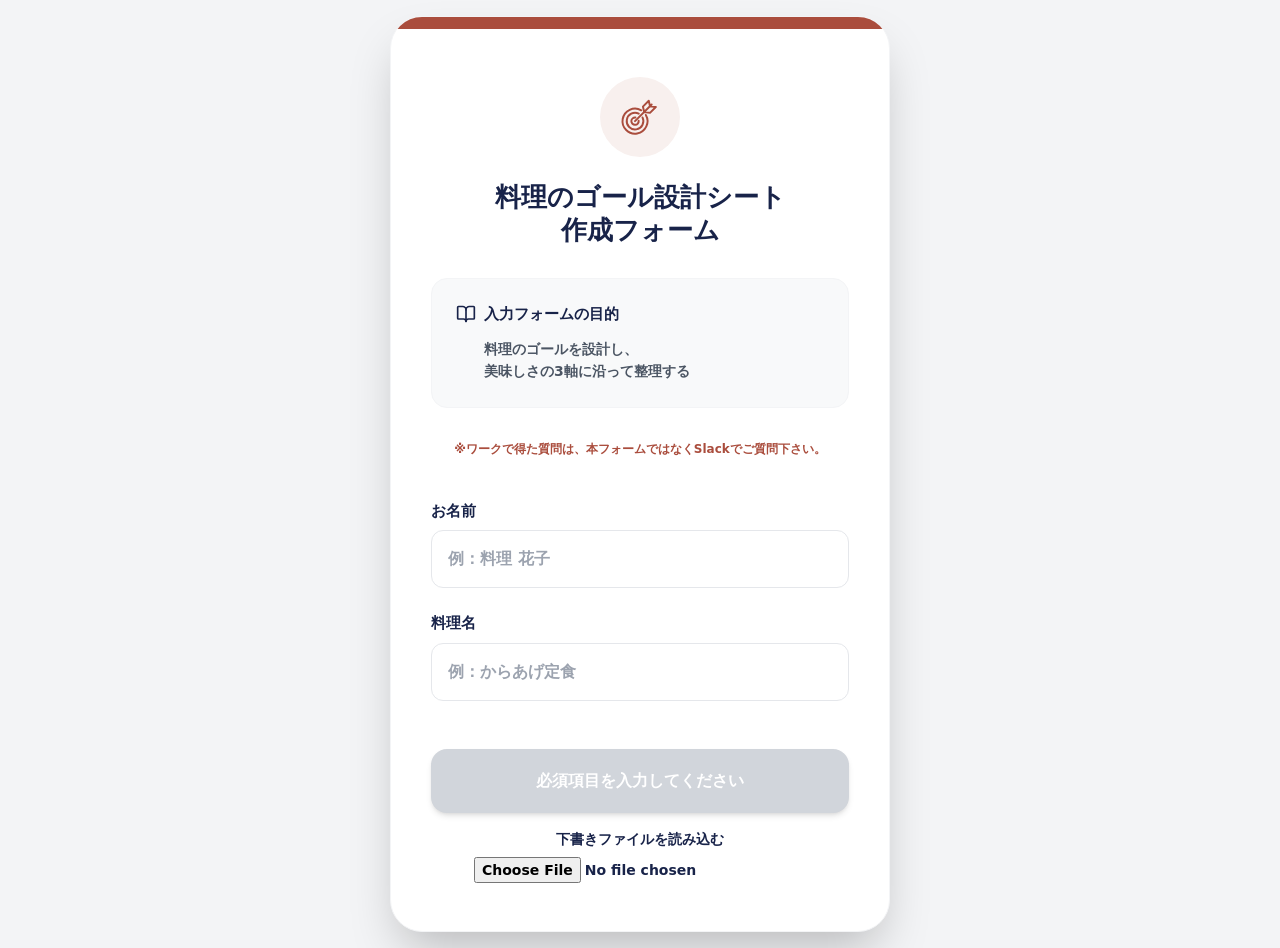
==== commit 562c4aaf: "Place the form label on its own line" ====
--- a/index.html
+++ b/index.html
@@ -4,7 +4,7 @@
   <meta charset="UTF-8">
   <meta name="viewport" content="width=device-width, initial-scale=1, viewport-fit=cover">
   <title>料理のゴール設計シート</title>
-  <script type="module" crossorigin src="./index-DskqRYs5.js"></script>
+  <script type="module" crossorigin src="./index-NSW1qaCi.js"></script>
   <link rel="stylesheet" crossorigin href="./index-DiOLZK_a.css">
 </head>
 <body>
